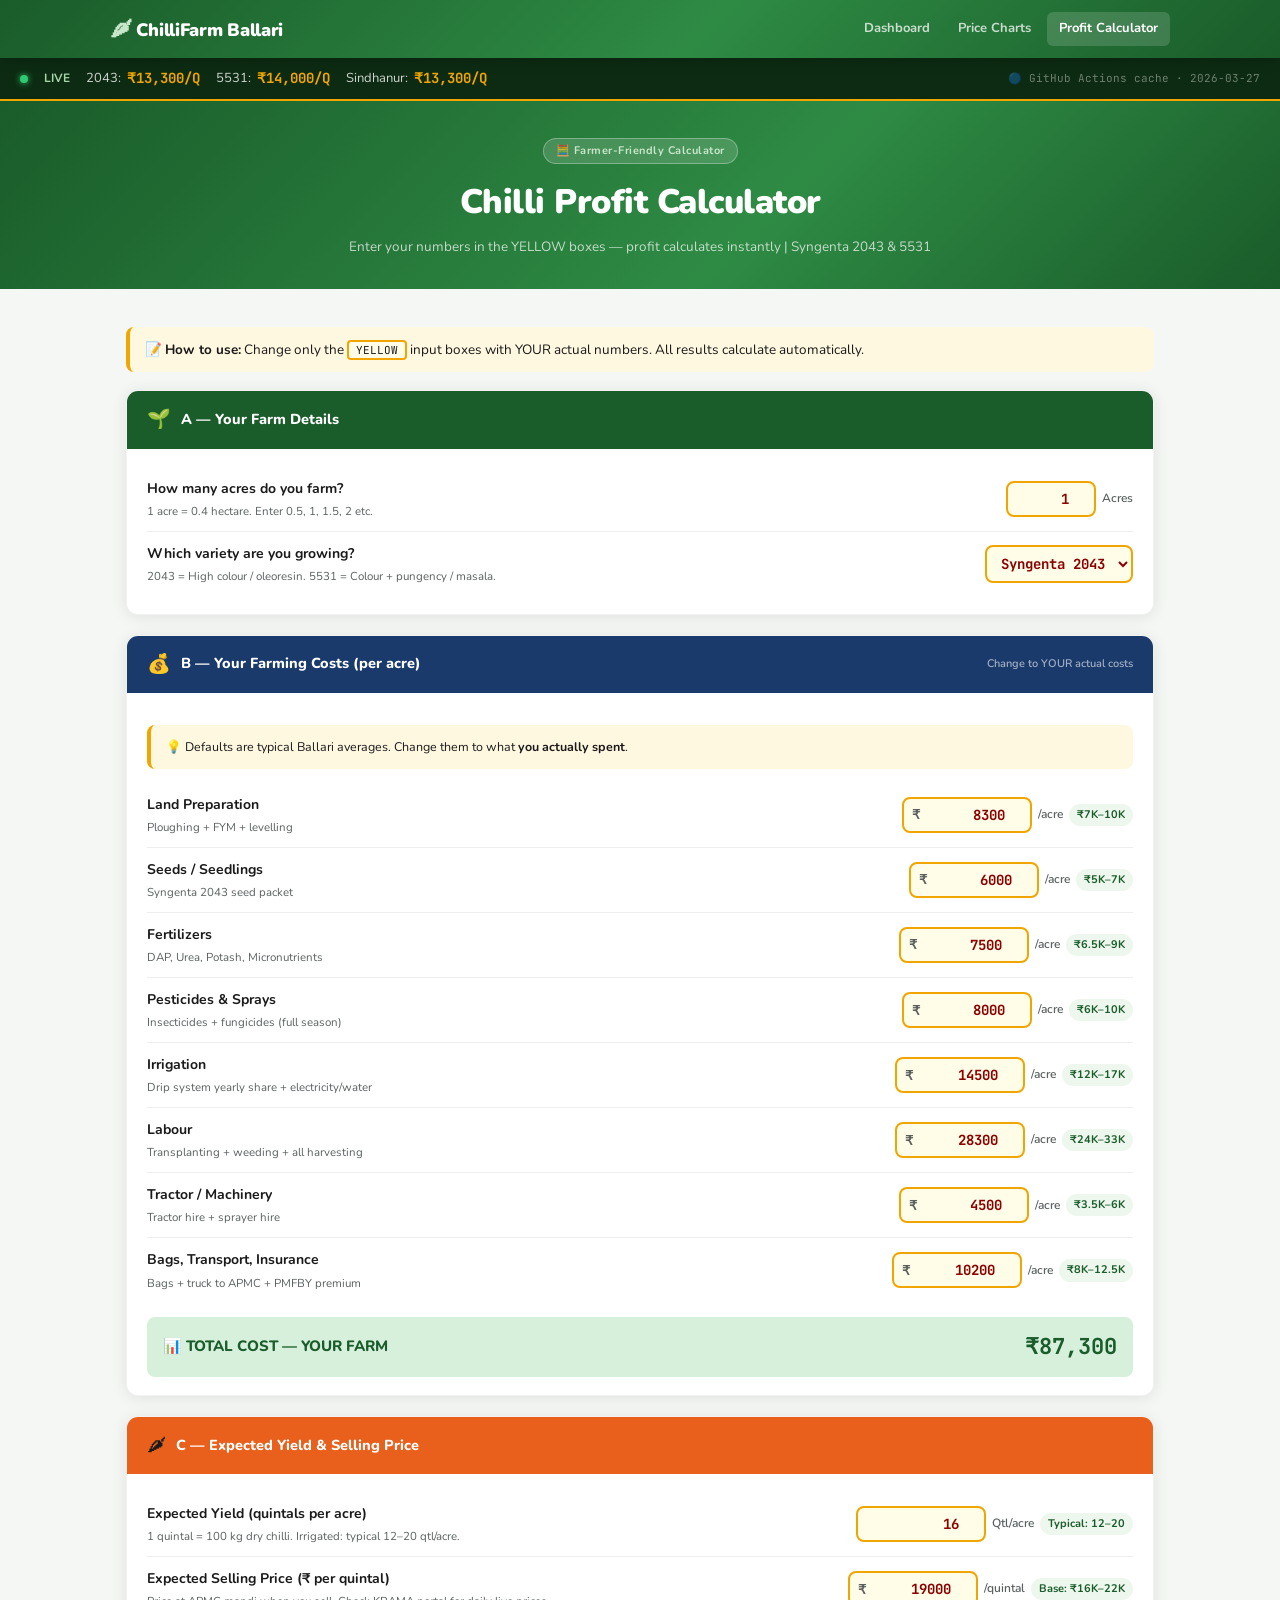
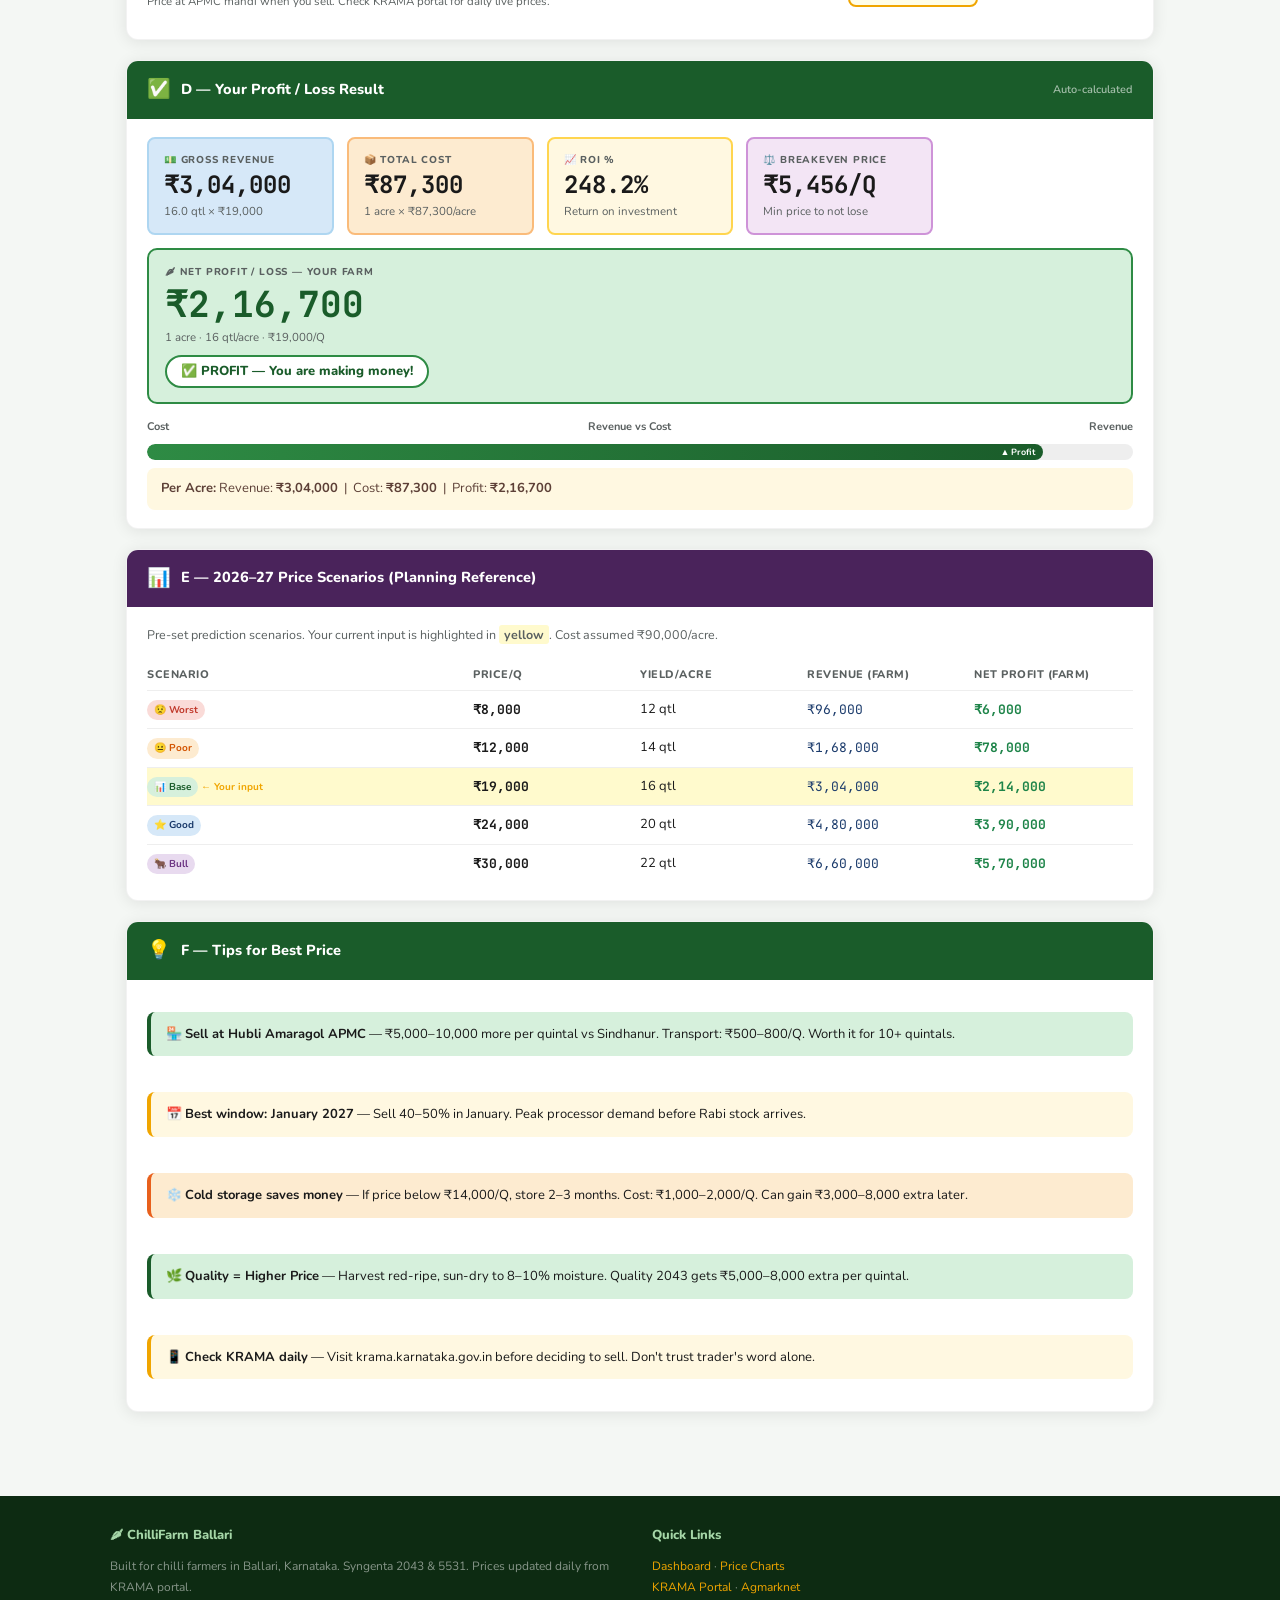
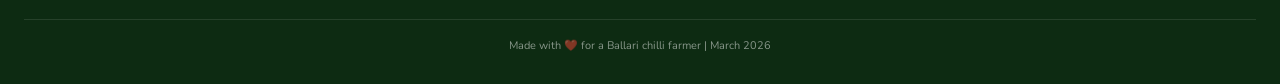
==== calculator.html @ ac664648 "Uploading local project - chilli-farm" ====
<!DOCTYPE html>
<html lang="en">
<head>
<meta charset="UTF-8">
<meta name="viewport" content="width=device-width, initial-scale=1.0">
<title>🧮 Profit Calculator — Syngenta 2043 & 5531 | ChilliFarm Ballari</title>
<link rel="stylesheet" href="assets/css/style.css">
<script src="data/prices.js"></script>
<style>
.total-bar{background:var(--green-light);border-radius:8px;padding:12px 16px;margin-top:14px;display:flex;justify-content:space-between;align-items:center;flex-wrap:wrap;gap:8px}
.total-bar-label{font-weight:800;font-size:15px;color:var(--green-dark)}
.total-bar-val{font-family:'JetBrains Mono',monospace;font-size:22px;font-weight:700;color:var(--green-dark)}
.result-profit{background:var(--green-light);border:2px solid var(--green-med);border-radius:10px;padding:14px 16px;grid-column:1/-1}
.result-profit .rc-val{font-size:36px;color:var(--green-dark)}
.profit-status{display:inline-flex;align-items:center;gap:6px;background:var(--white);border-radius:100px;padding:4px 14px;font-size:13px;font-weight:800;margin-top:8px}
.ps-ok{color:var(--green-dark);border:2px solid var(--green-med)}
.ps-warn{color:var(--orange);border:2px solid var(--amber)}
.ps-loss{color:var(--red);border:2px solid var(--red)}
.meter-bar{height:16px;background:#EEE;border-radius:100px;overflow:hidden;margin:8px 0}
.meter-fill{height:100%;border-radius:100px;transition:width .5s,background .3s;display:flex;align-items:center;justify-content:flex-end;padding-right:8px;min-width:3px}
.mfl{font-size:9px;font-weight:700;color:#fff}
.per-acre-bar{background:var(--amber-light);border-radius:8px;padding:10px 14px;font-size:13px;color:#5D4037;margin-top:8px}
.sc-row{display:grid;grid-template-columns:2fr 1fr 1fr 1fr 1fr;gap:8px;padding:8px 0;border-bottom:1px solid #EEE;font-size:13px;align-items:center}
.sc-row:last-child{border-bottom:none}
.sc-row.hdr{font-weight:800;font-size:11px;color:var(--ink-soft);text-transform:uppercase;letter-spacing:.5px;padding-bottom:6px}
.sc-tag{display:inline-block;font-size:10px;font-weight:700;padding:2px 7px;border-radius:100px}
.st-worst{background:var(--red-light);color:var(--red)}.st-poor{background:var(--orange-light);color:#D35400}
.st-base{background:var(--green-light);color:var(--green-dark)}.st-good{background:var(--blue-light);color:var(--blue-dark)}.st-bull{background:#E8DAEF;color:#6C3483}
.curr-row{background:#FFFACD}
</style>
</head>
<body>

<header class="site-header">
  <div class="site-header-inner">
    <a href="index.html" class="site-logo"><span>🌶</span> ChilliFarm Ballari</a>
    <nav class="site-nav">
      <a href="index.html">Dashboard</a>
      <a href="charts.html">Price Charts</a>
      <a href="calculator.html" class="active">Profit Calculator</a>
    </nav>
  </div>
</header>

<div class="live-ticker">
  <div class="live-dot"></div>
  <span class="ticker-label">LIVE</span>
  <span class="ticker-item">2043: <span class="ticker-price" id="t-2043">—</span></span>
  <span class="ticker-item">5531: <span class="ticker-price" id="t-5531">—</span></span>
  <span class="ticker-item">Sindhanur: <span class="ticker-price" id="t-sindhanur">—</span></span>
  <span class="ticker-updated" id="t-updated">Loading…</span>
</div>

<div class="page-hero">
  <div class="hero-badge">🧮 Farmer-Friendly Calculator</div>
  <h1>Chilli Profit Calculator</h1>
  <p>Enter your numbers in the YELLOW boxes — profit calculates instantly | Syngenta 2043 &amp; 5531</p>
</div>

<div class="container"><div class="content">

<div class="callout amber" style="margin-bottom:18px;font-size:13.5px">
  📝 <strong>How to use:</strong> Change only the <span style="background:var(--input-bg);border:2px solid var(--input-gold);border-radius:4px;padding:1px 7px;font-family:'JetBrains Mono',monospace;font-size:11px">YELLOW</span> input boxes with YOUR actual numbers. All results calculate automatically.
</div>

<!-- A: FARM DETAILS -->
<div class="card">
  <div class="card-header green"><span class="icon">🌱</span><h2>A — Your Farm Details</h2></div>
  <div class="card-body">
    <div class="input-row">
      <div><div class="input-label">How many acres do you farm?</div><div class="input-hint">1 acre = 0.4 hectare. Enter 0.5, 1, 1.5, 2 etc.</div></div>
      <div class="input-right"><input type="number" id="acres" value="1" min="0.5" max="200" step="0.5" style="width:90px;padding-left:10px"><span class="unit-label">Acres</span></div>
    </div>
    <div class="input-row">
      <div><div class="input-label">Which variety are you growing?</div><div class="input-hint">2043 = High colour / oleoresin. 5531 = Colour + pungency / masala.</div></div>
      <div class="input-right"><select id="variety"><option value="2043">Syngenta 2043</option><option value="5531">Syngenta 5531</option></select></div>
    </div>
  </div>
</div>

<!-- B: COSTS -->
<div class="card">
  <div class="card-header blue"><span class="icon">💰</span><h2>B — Your Farming Costs (per acre)</h2><span class="sub">Change to YOUR actual costs</span></div>
  <div class="card-body">
    <div class="callout amber" style="margin-bottom:14px;font-size:12.5px">💡 Defaults are typical Ballari averages. Change them to what <strong>you actually spent</strong>.</div>
    <div id="cost-rows"></div>
    <div class="total-bar"><span class="total-bar-label">📊 TOTAL COST — YOUR FARM</span><span class="total-bar-val" id="display-total">₹0</span></div>
  </div>
</div>

<!-- C: YIELD & PRICE -->
<div class="card">
  <div class="card-header orange"><span class="icon">🌶</span><h2>C — Expected Yield &amp; Selling Price</h2></div>
  <div class="card-body">
    <div class="input-row">
      <div><div class="input-label">Expected Yield (quintals per acre)</div><div class="input-hint">1 quintal = 100 kg dry chilli. Irrigated: typical 12–20 qtl/acre.</div></div>
      <div class="input-right"><input type="number" id="yield-pa" value="16" min="1" max="50" step="0.5" style="padding-left:10px"><span class="unit-label">Qtl/acre</span><span class="typical-tag">Typical: 12–20</span></div>
    </div>
    <div class="input-row">
      <div><div class="input-label">Expected Selling Price (₹ per quintal)</div><div class="input-hint">Price at APMC mandi when you sell. Check KRAMA portal for daily live prices.</div></div>
      <div class="input-right"><div class="inp-wrap"><span class="inp-prefix">₹</span><input type="number" id="price-pq" value="19000" min="1000" max="200000" step="500"></div><span class="unit-label">/quintal</span><span class="typical-tag" id="price-tag">Base: ₹16K–22K</span></div>
    </div>
  </div>
</div>

<!-- D: RESULTS -->
<div class="card">
  <div class="card-header green"><span class="icon">✅</span><h2>D — Your Profit / Loss Result</h2><span class="sub">Auto-calculated</span></div>
  <div class="card-body">
    <div class="result-grid">
      <div class="result-card" style="background:var(--blue-light);border-color:#AED6F1"><div class="rc-label">💵 Gross Revenue</div><div class="rc-val" id="d-rev">₹0</div><div class="rc-sub" id="d-rev-sub">0 qtl × ₹0</div></div>
      <div class="result-card" style="background:var(--orange-light);border-color:#FABB7A"><div class="rc-label">📦 Total Cost</div><div class="rc-val" id="d-cost">₹0</div><div class="rc-sub" id="d-cost-sub">All inputs</div></div>
      <div class="result-card" style="background:var(--amber-light);border-color:#FFD54F"><div class="rc-label">📈 ROI %</div><div class="rc-val" id="d-roi">0%</div><div class="rc-sub">Return on investment</div></div>
      <div class="result-card" style="background:#F3E5F5;border-color:#CE93D8"><div class="rc-label">⚖️ Breakeven Price</div><div class="rc-val" id="d-bkevn">₹0/Q</div><div class="rc-sub">Min price to not lose</div></div>
      <div class="result-profit result-card"><div class="rc-label">🌶 NET PROFIT / LOSS — YOUR FARM</div><div class="rc-val" id="d-profit">₹0</div><div class="rc-sub" id="d-profit-sub">Based on your inputs</div><div id="profit-badge"></div></div>
    </div>
    <div style="margin-top:10px">
      <div style="display:flex;justify-content:space-between;font-size:11px;font-weight:700;color:var(--ink-soft);margin-bottom:3px"><span>Cost</span><span>Revenue vs Cost</span><span>Revenue</span></div>
      <div class="meter-bar"><div class="meter-fill" id="meter"><span class="mfl" id="meter-txt"></span></div></div>
    </div>
    <div class="per-acre-bar"><strong>Per Acre:</strong> Revenue: <strong id="rpa">₹0</strong> &nbsp;|&nbsp; Cost: <strong id="cpa">₹0</strong> &nbsp;|&nbsp; Profit: <strong id="ppa">₹0</strong></div>
  </div>
</div>

<!-- E: SCENARIOS -->
<div class="card">
  <div class="card-header" style="background:#4A235B"><span class="icon">📊</span><h2>E — 2026–27 Price Scenarios (Planning Reference)</h2></div>
  <div class="card-body">
    <p style="font-size:12.5px;color:var(--ink-soft);margin-bottom:12px">Pre-set prediction scenarios. Your current input is highlighted in <span style="background:#FFFACD;padding:1px 5px;border-radius:3px;font-weight:700">yellow</span>. Cost assumed ₹90,000/acre.</p>
    <div class="sc-row hdr"><div>Scenario</div><div>Price/Q</div><div>Yield/acre</div><div>Revenue (farm)</div><div>Net Profit (farm)</div></div>
    <div id="scenario-rows"></div>
  </div>
</div>

<!-- F: TIPS -->
<div class="card">
  <div class="card-header green"><span class="icon">💡</span><h2>F — Tips for Best Price</h2></div>
  <div class="card-body" style="display:flex;flex-direction:column;gap:8px">
    <div class="callout green" style="font-size:13px">🏪 <strong>Sell at Hubli Amaragol APMC</strong> — ₹5,000–10,000 more per quintal vs Sindhanur. Transport: ₹500–800/Q. Worth it for 10+ quintals.</div>
    <div class="callout amber" style="font-size:13px">📅 <strong>Best window: January 2027</strong> — Sell 40–50% in January. Peak processor demand before Rabi stock arrives.</div>
    <div class="callout orange" style="font-size:13px">❄️ <strong>Cold storage saves money</strong> — If price below ₹14,000/Q, store 2–3 months. Cost: ₹1,000–2,000/Q. Can gain ₹3,000–8,000 extra later.</div>
    <div class="callout green" style="font-size:13px">🌿 <strong>Quality = Higher Price</strong> — Harvest red-ripe, sun-dry to 8–10% moisture. Quality 2043 gets ₹5,000–8,000 extra per quintal.</div>
    <div class="callout amber" style="font-size:13px">📱 <strong>Check KRAMA daily</strong> — Visit krama.karnataka.gov.in before deciding to sell. Don't trust trader's word alone.</div>
  </div>
</div>

</div></div>

<footer class="site-footer">
  <div class="site-footer-inner">
    <div><h3>🌶 ChilliFarm Ballari</h3>Built for chilli farmers in Ballari, Karnataka. Syngenta 2043 &amp; 5531. Prices updated daily from KRAMA portal.</div>
    <div><h3>Quick Links</h3><a href="index.html">Dashboard</a> · <a href="charts.html">Price Charts</a><br><a href="https://krama.karnataka.gov.in" target="_blank" rel="noopener">KRAMA Portal</a> · <a href="https://agmarknet.gov.in" target="_blank" rel="noopener">Agmarknet</a></div>
  </div>
  <div class="footer-copy">Made with ❤️ for a Ballari chilli farmer | March 2026</div>
</footer>

<script src="assets/js/live-data.js"></script>
<script>
const costData = {
  "2043":[
    {label:"Land Preparation",hint:"Ploughing + FYM + levelling",val:8300,typical:"₹7K–10K"},
    {label:"Seeds / Seedlings",hint:"Syngenta 2043 seed packet",val:6000,typical:"₹5K–7K"},
    {label:"Fertilizers",hint:"DAP, Urea, Potash, Micronutrients",val:7500,typical:"₹6.5K–9K"},
    {label:"Pesticides & Sprays",hint:"Insecticides + fungicides (full season)",val:8000,typical:"₹6K–10K"},
    {label:"Irrigation",hint:"Drip system yearly share + electricity/water",val:14500,typical:"₹12K–17K"},
    {label:"Labour",hint:"Transplanting + weeding + all harvesting",val:28300,typical:"₹24K–33K"},
    {label:"Tractor / Machinery",hint:"Tractor hire + sprayer hire",val:4500,typical:"₹3.5K–6K"},
    {label:"Bags, Transport, Insurance",hint:"Bags + truck to APMC + PMFBY premium",val:10200,typical:"₹8K–12.5K"},
  ],
  "5531":[
    {label:"Land Preparation",hint:"Ploughing + FYM + levelling",val:8300,typical:"₹7K–10K"},
    {label:"Seeds / Seedlings",hint:"Syngenta 5531 seed packet",val:5800,typical:"₹5K–7K"},
    {label:"Fertilizers",hint:"DAP, Urea, Potash, Micronutrients",val:7500,typical:"₹6.5K–9K"},
    {label:"Pesticides & Sprays",hint:"Insecticides + fungicides (full season)",val:7500,typical:"₹6K–10K"},
    {label:"Irrigation",hint:"Drip system yearly share + electricity/water",val:14500,typical:"₹12K–17K"},
    {label:"Labour",hint:"Transplanting + weeding + all harvesting",val:28300,typical:"₹24K–33K"},
    {label:"Tractor / Machinery",hint:"Tractor hire + sprayer hire",val:4500,typical:"₹3.5K–6K"},
    {label:"Bags, Transport, Insurance",hint:"Bags + truck to APMC + PMFBY premium",val:10200,typical:"₹8K–12.5K"},
  ]
};

const scenarios = {
  "2043":[{n:"😟 Worst",cls:"st-worst",p:8000,y:12},{n:"😐 Poor",cls:"st-poor",p:12000,y:14},{n:"📊 Base",cls:"st-base",p:19000,y:16},{n:"⭐ Good",cls:"st-good",p:24000,y:20},{n:"🐂 Bull",cls:"st-bull",p:30000,y:22}],
  "5531":[{n:"😟 Worst",cls:"st-worst",p:9000,y:11},{n:"😐 Poor",cls:"st-poor",p:13500,y:13},{n:"📊 Base",cls:"st-base",p:21000,y:15},{n:"⭐ Good",cls:"st-good",p:26000,y:18},{n:"🐂 Bull",cls:"st-bull",p:32000,y:20}]
};

let costVals = [];
const fmtI = n => "₹" + Math.round(n).toLocaleString("en-IN");

function buildCosts(variety) {
  const rows = document.getElementById("cost-rows");
  rows.innerHTML = "";
  costVals = [];
  costData[variety].forEach((item, i) => {
    costVals.push(item.val);
    const row = document.createElement("div");
    row.className = "input-row";
    row.innerHTML = `
      <div><div class="input-label">${item.label}</div><div class="input-hint">${item.hint}</div></div>
      <div class="input-right">
        <div class="inp-wrap"><span class="inp-prefix">₹</span><input type="number" class="ci" data-i="${i}" value="${item.val}" min="0" max="500000" step="100"></div>
        <span class="unit-label">/acre</span>
        <span class="typical-tag">${item.typical}</span>
      </div>`;
    rows.appendChild(row);
  });
  rows.querySelectorAll(".ci").forEach(inp => {
    inp.addEventListener("input", () => { costVals[+inp.dataset.i] = +inp.value||0; calc(); });
  });
}

function buildScenarios(variety, acres, curPrice, curYield) {
  const scs = scenarios[variety], costPA = 90000;
  const container = document.getElementById("scenario-rows");
  container.innerHTML = "";
  scs.forEach(sc => {
    const rev = sc.p*sc.y*acres, prof = rev-costPA*acres;
    const isCur = sc.p===curPrice && sc.y===curYield;
    const pc = prof>0?"#1E8449":"#C0392B";
    const row = document.createElement("div");
    row.className = "sc-row" + (isCur?" curr-row":"");
    row.innerHTML = `
      <div><span class="sc-tag ${sc.cls}">${sc.n}</span>${isCur?' <span style="font-size:10px;color:var(--amber);font-weight:700">← Your input</span>':""}</div>
      <div style="font-family:'JetBrains Mono',monospace;font-weight:700">₹${sc.p.toLocaleString("en-IN")}</div>
      <div>${sc.y} qtl</div>
      <div style="font-family:'JetBrains Mono',monospace;color:#1A3A6B">${fmtI(rev)}</div>
      <div style="font-family:'JetBrains Mono',monospace;font-weight:700;color:${pc}">${fmtI(prof)}</div>`;
    container.appendChild(row);
  });
}

function calc() {
  const acres=+document.getElementById("acres").value||1;
  const yieldPA=+document.getElementById("yield-pa").value||0;
  const price=+document.getElementById("price-pq").value||0;
  const variety=document.getElementById("variety").value;
  const costPA=costVals.reduce((a,b)=>a+b,0);
  const total=costPA*acres, totY=yieldPA*acres;
  const rev=totY*price, profit=rev-total;
  const roi=total>0?(profit/total*100):0;
  const bkevn=totY>0?total/totY:0;
  const set=(id,v)=>{const el=document.getElementById(id);if(el)el.textContent=v;};
  set("display-total",fmtI(total));
  set("d-rev",fmtI(rev));
  set("d-rev-sub",`${totY.toFixed(1)} qtl × ${fmtI(price)}`);
  set("d-cost",fmtI(total));
  set("d-cost-sub",`${acres} acre × ${fmtI(costPA)}/acre`);
  set("d-roi",roi.toFixed(1)+"%");
  set("d-bkevn",fmtI(bkevn)+"/Q");
  set("d-profit",fmtI(profit));
  set("d-profit-sub",`${acres} acre · ${yieldPA} qtl/acre · ${fmtI(price)}/Q`);
  set("rpa",fmtI(rev/acres)); set("cpa",fmtI(costPA)); set("ppa",fmtI(profit/acres));

  const profEl=document.querySelector(".result-profit");
  const profVal=document.getElementById("d-profit");
  if(profit>0){profEl.style.background="var(--green-light)";profEl.style.borderColor="var(--green-med)";profVal.style.color="var(--green-dark)";}
  else if(profit<0){profEl.style.background="var(--red-light)";profEl.style.borderColor="var(--red)";profVal.style.color="var(--red)";}
  else{profEl.style.background="var(--amber-light)";profEl.style.borderColor="var(--amber)";profVal.style.color="var(--amber)";}

  document.getElementById("profit-badge").innerHTML = profit>0
    ? '<div class="profit-status ps-ok">✅ PROFIT — You are making money!</div>'
    : profit===0 ? '<div class="profit-status ps-warn">⚖️ BREAKEVEN — No profit, no loss</div>'
    : '<div class="profit-status ps-loss">❌ LOSS — Review your numbers</div>';

  const maxV=Math.max(rev,total)*1.1||1, pct=Math.min(rev/maxV*100,100);
  const m=document.getElementById("meter");
  m.style.width=pct+"%";
  m.style.background=profit>0?"linear-gradient(90deg,#2E8B44,#1A5C2A)":profit===0?"var(--amber)":"var(--red)";
  document.getElementById("meter-txt").textContent=profit>0?"▲ Profit":profit<0?"▼ Loss":"=";
  document.getElementById("price-tag").textContent=variety==="2043"?"Base: ₹16K–22K":"Base: ₹17K–24K";
  buildScenarios(variety,acres,price,yieldPA);
}

document.getElementById("variety").addEventListener("change",function(){buildCosts(this.value);calc();});
document.getElementById("acres").addEventListener("input",calc);
document.getElementById("yield-pa").addEventListener("input",calc);
document.getElementById("price-pq").addEventListener("input",calc);
buildCosts("2043");
calc();

// Show seed data in ticker immediately, then upgrade with live
renderTicker({...window.CHILLI_PRICES, fetch_status:"embedded_seed", source_label:"Seed data"});
loadLiveData().then(renderTicker).catch(console.error);
</script>
</body>
</html>
---- assets/css/style.css ----
/* ===== CHILLI FARM SITE — SHARED STYLES ============================= */
@import url('https://fonts.googleapis.com/css2?family=Nunito:wght@400;600;700;800;900&family=JetBrains+Mono:wght@500;700&display=swap');

:root {
  --green-dark:  #1A5C2A;
  --green-med:   #2E8B44;
  --green-light: #D6F0DC;
  --green-pale:  #EFF9F1;
  --orange:      #E8601C;
  --orange-light:#FDEBD0;
  --teal:        #006064;
  --teal-light:  #E0F7FA;
  --amber:       #F0A500;
  --amber-light: #FFF8E1;
  --red:         #C0392B;
  --red-light:   #FADBD8;
  --blue-dark:   #1A3A6B;
  --blue-light:  #D6E8F8;
  --ink:         #1A1A1A;
  --ink-soft:    #5A6060;
  --paper:       #F4F7F4;
  --white:       #FFFFFF;
  --input-gold:  #F0A500;
  --input-bg:    #FFFDE7;
  --shadow:      0 2px 16px rgba(0,0,0,0.09);
  --shadow-lg:   0 8px 32px rgba(0,0,0,0.13);
  --radius:      12px;
  --radius-sm:   8px;
}

*, *::before, *::after { box-sizing: border-box; margin: 0; padding: 0; }

html { scroll-behavior: smooth; }

body {
  background: var(--paper);
  font-family: 'Nunito', sans-serif;
  color: var(--ink);
  font-size: 15px;
  line-height: 1.65;
}

/* ── SITE HEADER ──────────────────────────────────────────────────────── */
.site-header {
  background: var(--green-dark);
  background-image: linear-gradient(135deg,#1A5C2A 0%,#2E8B44 55%,#1A5C2A 100%);
  color: #fff;
  padding: 0 24px;
  position: sticky;
  top: 0;
  z-index: 100;
  box-shadow: 0 2px 12px rgba(0,0,0,0.2);
}

.site-header-inner {
  max-width: 1060px;
  margin: 0 auto;
  display: flex;
  align-items: center;
  gap: 24px;
  height: 58px;
}

.site-logo {
  font-weight: 900;
  font-size: 18px;
  letter-spacing: -0.3px;
  white-space: nowrap;
  text-decoration: none;
  color: #fff;
}

.site-logo span { color: #C8E6C9; font-size: 22px; }

.site-nav {
  display: flex;
  gap: 4px;
  margin-left: auto;
}

.site-nav a {
  color: rgba(255,255,255,0.75);
  text-decoration: none;
  font-size: 13px;
  font-weight: 700;
  padding: 6px 12px;
  border-radius: 6px;
  transition: all .2s;
}

.site-nav a:hover, .site-nav a.active {
  background: rgba(255,255,255,0.15);
  color: #fff;
}

/* ── PAGE HERO ────────────────────────────────────────────────────────── */
.page-hero {
  background: var(--green-dark);
  background-image: linear-gradient(135deg,#1A5C2A 0%,#2E8B44 60%,#1A5C2A 100%);
  color: #fff;
  padding: 36px 24px 30px;
  text-align: center;
}

.hero-badge {
  display: inline-block;
  background: rgba(255,255,255,.15);
  border: 1px solid rgba(255,255,255,.3);
  color: #C8E6C9;
  font-size: 11px;
  padding: 3px 12px;
  border-radius: 100px;
  margin-bottom: 10px;
  font-weight: 700;
  letter-spacing: .5px;
}

.page-hero h1 {
  font-size: clamp(20px,4vw,34px);
  font-weight: 900;
  letter-spacing: -0.5px;
  margin-bottom: 6px;
}

.page-hero p {
  font-size: 13.5px;
  opacity: .72;
  max-width: 600px;
  margin: 0 auto;
}

/* ── LIVE PRICE TICKER ────────────────────────────────────────────────── */
.live-ticker {
  background: #0D2B12;
  border-bottom: 2px solid var(--amber);
  padding: 9px 20px;
  display: flex;
  align-items: center;
  gap: 16px;
  font-size: 13px;
  flex-wrap: wrap;
}

.live-dot {
  width: 8px; height: 8px;
  border-radius: 50%;
  background: #2ECC71;
  box-shadow: 0 0 6px #2ECC71;
  animation: blink 1.8s infinite;
  flex-shrink: 0;
}

@keyframes blink { 0%,100%{opacity:1}50%{opacity:.3} }

.ticker-label { color: #A5D6A7; font-weight: 700; font-size: 12px; }

.ticker-item {
  display: flex;
  align-items: center;
  gap: 6px;
  color: rgba(255,255,255,.8);
}

.ticker-price {
  font-family: 'JetBrains Mono', monospace;
  font-weight: 700;
  color: var(--amber);
  font-size: 14px;
}

.ticker-updated {
  margin-left: auto;
  font-size: 11px;
  color: rgba(255,255,255,.4);
  font-family: 'JetBrains Mono', monospace;
}

/* ── CONTAINER ────────────────────────────────────────────────────────── */
.container { max-width: 1060px; margin: 0 auto; padding: 0 16px; }
.content { padding: 24px 0 64px; }

/* ── CARD / SECTION ───────────────────────────────────────────────────── */
.card {
  background: var(--white);
  border-radius: var(--radius);
  box-shadow: var(--shadow);
  margin-bottom: 20px;
  overflow: hidden;
  border: 1px solid rgba(0,0,0,0.05);
}

.card-header {
  padding: 13px 20px;
  display: flex;
  align-items: center;
  gap: 10px;
}

.card-header.green  { background: var(--green-dark); }
.card-header.orange { background: var(--orange); }
.card-header.teal   { background: var(--teal); }
.card-header.blue   { background: var(--blue-dark); }
.card-header.amber  { background: #7D6608; }

.card-header h2 { color: #fff; font-size: 14.5px; font-weight: 800; }
.card-header .icon { font-size: 19px; }
.card-header .sub { font-size: 11px; color: rgba(255,255,255,.6); margin-left: auto; font-weight: 600; }
.card-body { padding: 18px 20px; }

/* ── STAT CARDS ───────────────────────────────────────────────────────── */
.stat-grid { display: grid; grid-template-columns: repeat(auto-fit,minmax(145px,1fr)); gap: 12px; }

.stat-card {
  border-radius: var(--radius-sm);
  padding: 13px 15px;
  border: 1.5px solid transparent;
}

.stat-card.orange  { background: var(--orange-light); border-color: #FABB7A; }
.stat-card.teal    { background: var(--teal-light);   border-color: #80DEEA; }
.stat-card.green   { background: var(--green-light);  border-color: #81C784; }
.stat-card.red     { background: var(--red-light);    border-color: #EF9A9A; }
.stat-card.amber   { background: var(--amber-light);  border-color: #FFD54F; }
.stat-card.blue    { background: var(--blue-light);   border-color: #90CAF9; }

.sc-label { font-size: 10px; font-weight: 800; text-transform: uppercase; letter-spacing: .8px; color: var(--ink-soft); margin-bottom: 4px; }
.sc-val   { font-family: 'JetBrains Mono',monospace; font-size: 20px; font-weight: 700; color: var(--ink); }
.sc-sub   { font-size: 11px; color: var(--ink-soft); margin-top: 3px; }

/* ── CHART WRAPPER ────────────────────────────────────────────────────── */
.chart-wrap          { position: relative; width: 100%; height: 310px; }
.chart-wrap.tall     { height: 370px; }
.chart-wrap.short    { height: 250px; }

/* ── TABLES ───────────────────────────────────────────────────────────── */
.data-table          { width: 100%; border-collapse: collapse; font-size: 13px; }
.data-table thead tr { background: var(--ink); }
.data-table th       { padding: 8px 12px; font-family: 'JetBrains Mono',monospace; font-size: 10px; letter-spacing:.7px; text-transform:uppercase; color:#fff; text-align:center; }
.data-table tbody tr { border-bottom: 1px solid #EEEEEE; }
.data-table tbody tr:hover { background: #FAFAFA; }
.data-table td       { padding: 7px 12px; text-align: center; font-family: 'JetBrains Mono',monospace; font-size: 12px; color: var(--ink); }
.data-table .q1-row  { background: #EFF9F1 !important; font-weight: 700; }
.data-table .anch td::after { content:" ⭐"; font-size:9px; }
.data-table .up   { color: #1E8449; font-weight: 700; }
.data-table .down { color: var(--red); font-weight: 700; }
.data-table .flat { color: var(--amber); }

/* ── INPUT STYLES ─────────────────────────────────────────────────────── */
.input-row { display:grid; grid-template-columns:1fr auto; gap:12px; align-items:center; padding:10px 0; border-bottom:1px solid #EEE; }
.input-row:last-child { border-bottom:none; }
.input-label { font-weight:700; font-size:14px; }
.input-hint  { font-size:11.5px; color:var(--ink-soft); margin-top:2px; }
.input-right { display:flex; align-items:center; gap:6px; flex-shrink:0; }

.inp-wrap { position:relative; display:flex; align-items:center; }
.inp-prefix { position:absolute; left:10px; font-family:'JetBrains Mono',monospace; font-size:13px; font-weight:700; color:var(--ink-soft); pointer-events:none; }

input[type="number"], select {
  background: var(--input-bg);
  border: 2px solid var(--input-gold);
  border-radius: var(--radius-sm);
  padding: 7px 10px 7px 28px;
  font-family: 'JetBrains Mono', monospace;
  font-size: 14px; font-weight: 700;
  color: #8B0000;
  width: 130px; text-align: right;
  outline: none;
  transition: border-color .2s, box-shadow .2s;
}

select { padding-left: 10px; text-align: left; width: auto; }

input[type="number"]:focus, select:focus {
  border-color: var(--orange);
  box-shadow: 0 0 0 3px rgba(240,165,0,0.2);
}

.unit-label { font-size: 12px; color: var(--ink-soft); font-weight: 600; white-space: nowrap; }
.typical-tag { font-size: 11px; background: #EEF7EE; color: var(--green-dark); padding: 2px 8px; border-radius: 100px; font-weight: 700; white-space: nowrap; }

/* ── RESULT CARDS ─────────────────────────────────────────────────────── */
.result-grid { display: grid; grid-template-columns: repeat(auto-fit,minmax(180px,1fr)); gap: 13px; margin-bottom: 14px; }
.result-card { border-radius: var(--radius-sm); padding: 13px 15px; border: 2px solid transparent; transition: transform .2s; }
.result-card:hover { transform: translateY(-2px); }
.rc-label { font-size: 10px; font-weight: 800; text-transform: uppercase; letter-spacing: .8px; color: var(--ink-soft); margin-bottom: 4px; }
.rc-val   { font-family: 'JetBrains Mono',monospace; font-size: 24px; font-weight: 700; line-height: 1.1; }
.rc-sub   { font-size: 11.5px; color: var(--ink-soft); margin-top: 3px; }

/* ── CALLOUT ──────────────────────────────────────────────────────────── */
.callout { border-radius: var(--radius-sm); padding: 12px 15px; margin: 14px 0; font-size: 13.5px; line-height: 1.6; }
.callout.green  { background: var(--green-light); border-left: 4px solid var(--green-dark); }
.callout.amber  { background: var(--amber-light); border-left: 4px solid var(--amber); }
.callout.orange { background: var(--orange-light); border-left: 4px solid var(--orange); }
.callout.red    { background: var(--red-light);    border-left: 4px solid var(--red); }
.callout strong { color: var(--ink); }

/* ── SITE FOOTER ──────────────────────────────────────────────────────── */
.site-footer {
  background: #0D2B12;
  color: rgba(255,255,255,.5);
  padding: 28px 24px;
  font-size: 12px;
  line-height: 1.8;
}
.site-footer-inner { max-width: 1060px; margin: 0 auto; display: grid; grid-template-columns: 1fr 1fr; gap: 24px; }
.site-footer h3 { color: #A5D6A7; font-size: 13px; font-weight: 800; margin-bottom: 8px; }
.site-footer a  { color: var(--amber); text-decoration: none; }
.site-footer a:hover { text-decoration: underline; }
.footer-copy { border-top: 1px solid rgba(255,255,255,.1); margin-top: 20px; padding-top: 16px; text-align: center; font-size: 11px; }

/* ── TOGGLE BUTTONS ───────────────────────────────────────────────────── */
.toggle-row { display: flex; gap: 8px; flex-wrap: wrap; margin-bottom: 14px; align-items: center; }
.toggle-lbl { font-size: 12px; color: var(--ink-soft); font-weight: 700; }
.toggle-btn { padding: 5px 13px; border-radius: 100px; border: 2px solid #DDD; background: var(--white); font-size: 12px; font-weight: 700; cursor: pointer; transition: all .2s; font-family: 'Nunito', sans-serif; }
.toggle-btn.or   { border-color: var(--orange); background: var(--orange-light); color: var(--orange); }
.toggle-btn.teal { border-color: var(--teal);   background: var(--teal-light);   color: var(--teal); }
.toggle-btn.gn   { border-color: var(--green-dark); background: var(--green-light); color: var(--green-dark); }

/* ── INSIGHT CARDS ────────────────────────────────────────────────────── */
.insight-grid { display: grid; grid-template-columns: 1fr 1fr; gap: 12px; margin-top: 14px; }
.insight-card { background: var(--paper); border-radius: var(--radius-sm); padding: 12px 14px; border-left: 4px solid; }
.insight-card.green  { border-left-color: var(--green-dark); }
.insight-card.orange { border-left-color: var(--orange); }
.insight-card.red    { border-left-color: var(--red); }
.insight-card.amber  { border-left-color: var(--amber); }
.insight-title { font-weight: 800; font-size: 13px; margin-bottom: 4px; }
.insight-body  { font-size: 12.5px; color: var(--ink-soft); line-height: 1.55; }

/* ── RESPONSIVE ───────────────────────────────────────────────────────── */
@media (max-width: 640px) {
  .site-nav a { font-size: 12px; padding: 5px 8px; }
  .site-logo  { font-size: 15px; }
  .chart-wrap { height: 250px; }
  .chart-wrap.tall { height: 290px; }
  .insight-grid, .split-grid { grid-template-columns: 1fr !important; }
  .stat-grid { grid-template-columns: repeat(2,1fr); }
  .input-row { grid-template-columns: 1fr; }
  .site-footer-inner { grid-template-columns: 1fr; }
}
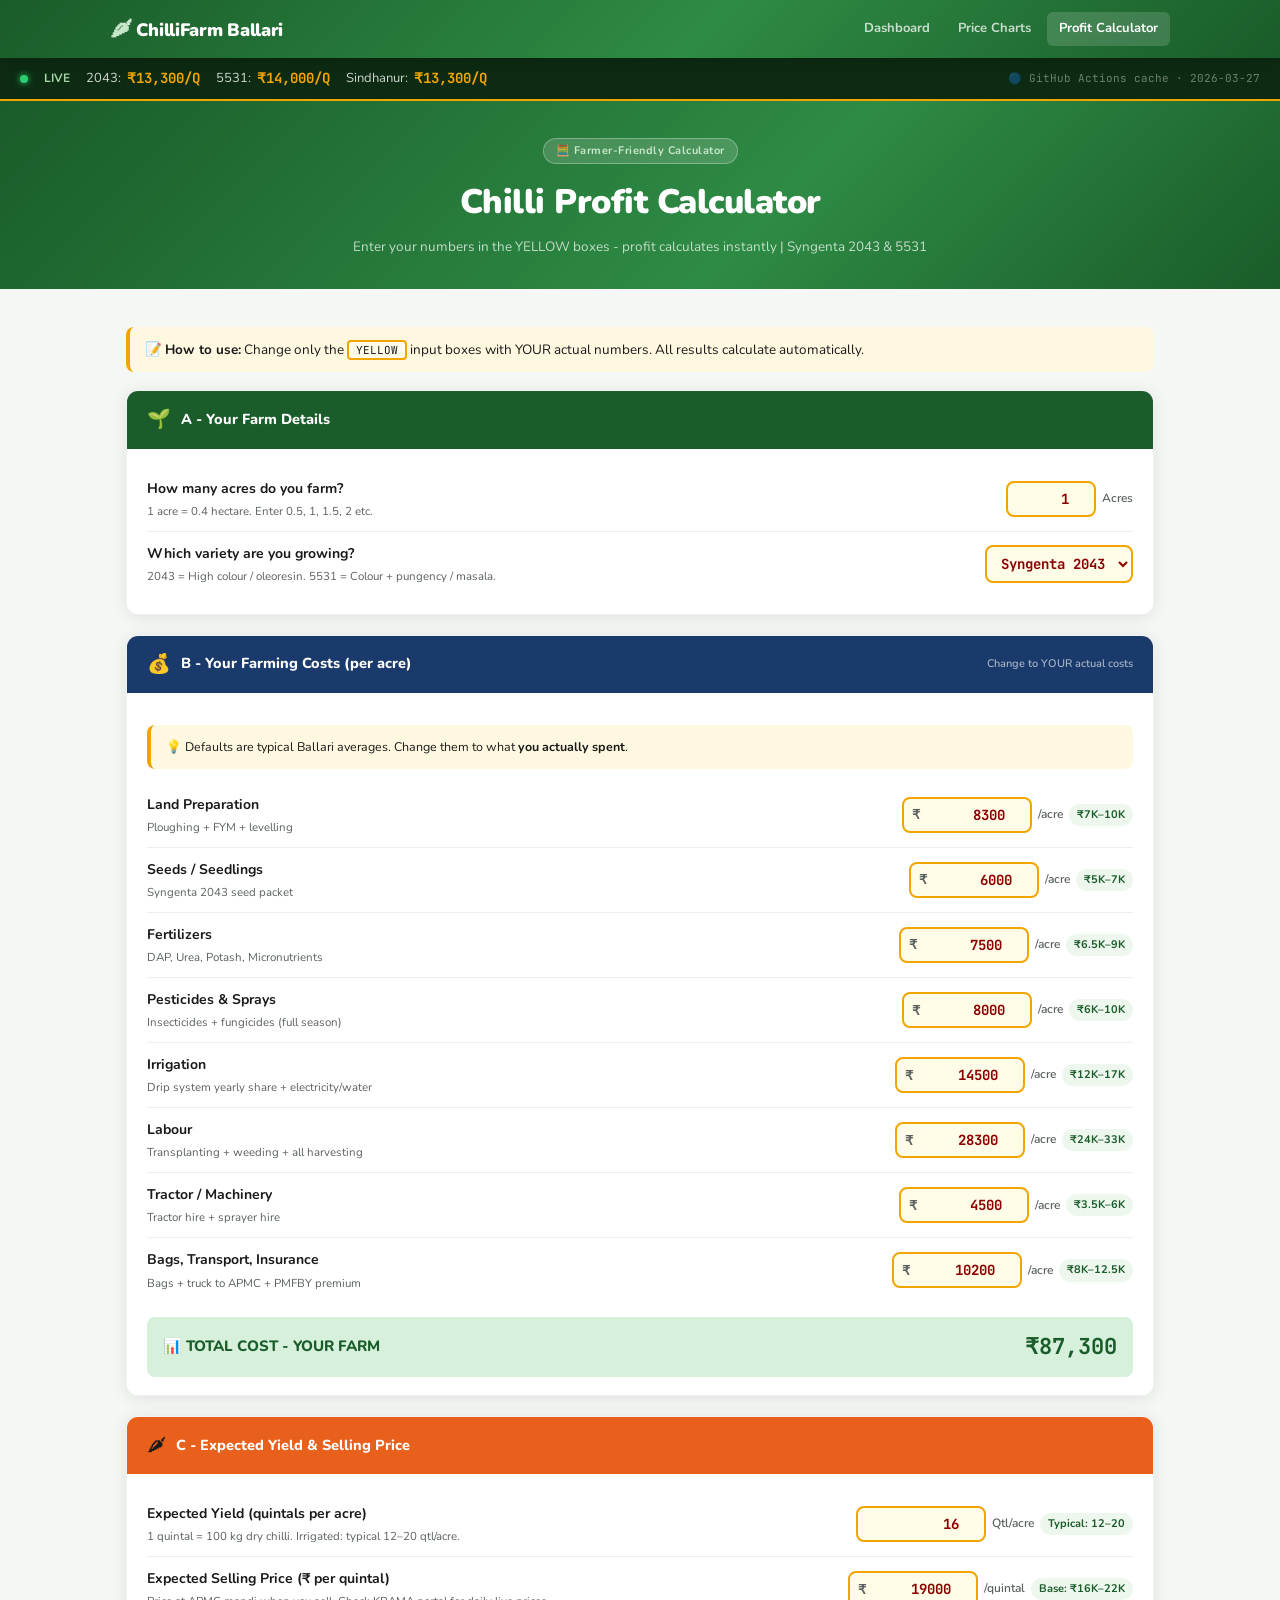
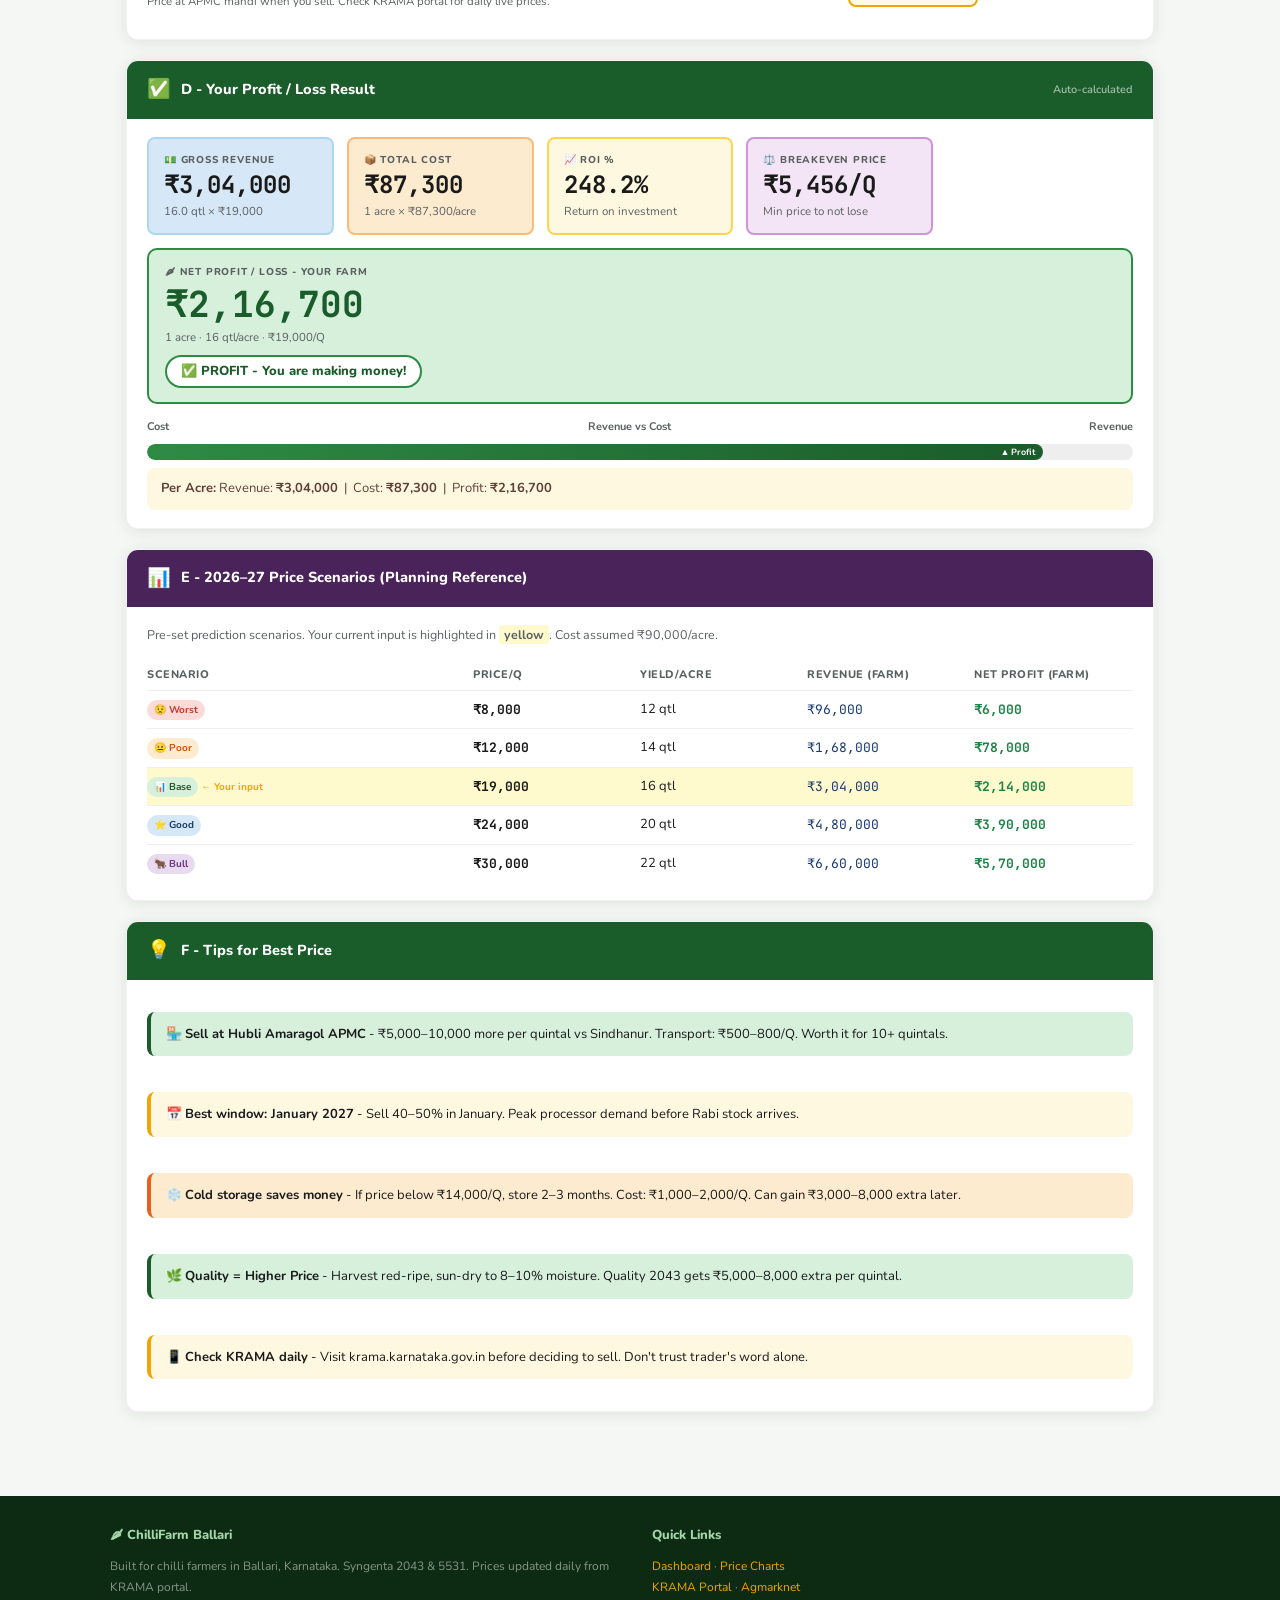
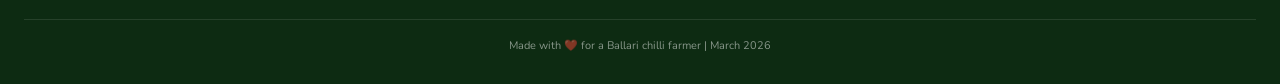
==== commit 0137fc6d: "Update calculator.html" ====
--- a/calculator.html
+++ b/calculator.html
@@ -3,7 +3,7 @@
 <head>
 <meta charset="UTF-8">
 <meta name="viewport" content="width=device-width, initial-scale=1.0">
-<title>🧮 Profit Calculator — Syngenta 2043 & 5531 | ChilliFarm Ballari</title>
+<title>🧮 Profit Calculator - Syngenta 2043 & 5531 | ChilliFarm Ballari</title>
 <link rel="stylesheet" href="assets/css/style.css">
 <script src="data/prices.js"></script>
 <style>
@@ -45,16 +45,16 @@
 <div class="live-ticker">
   <div class="live-dot"></div>
   <span class="ticker-label">LIVE</span>
-  <span class="ticker-item">2043: <span class="ticker-price" id="t-2043">—</span></span>
-  <span class="ticker-item">5531: <span class="ticker-price" id="t-5531">—</span></span>
-  <span class="ticker-item">Sindhanur: <span class="ticker-price" id="t-sindhanur">—</span></span>
+  <span class="ticker-item">2043: <span class="ticker-price" id="t-2043">-</span></span>
+  <span class="ticker-item">5531: <span class="ticker-price" id="t-5531">-</span></span>
+  <span class="ticker-item">Sindhanur: <span class="ticker-price" id="t-sindhanur">-</span></span>
   <span class="ticker-updated" id="t-updated">Loading…</span>
 </div>
 
 <div class="page-hero">
   <div class="hero-badge">🧮 Farmer-Friendly Calculator</div>
   <h1>Chilli Profit Calculator</h1>
-  <p>Enter your numbers in the YELLOW boxes — profit calculates instantly | Syngenta 2043 &amp; 5531</p>
+  <p>Enter your numbers in the YELLOW boxes - profit calculates instantly | Syngenta 2043 &amp; 5531</p>
 </div>
 
 <div class="container"><div class="content">
@@ -65,7 +65,7 @@
 
 <!-- A: FARM DETAILS -->
 <div class="card">
-  <div class="card-header green"><span class="icon">🌱</span><h2>A — Your Farm Details</h2></div>
+  <div class="card-header green"><span class="icon">🌱</span><h2>A - Your Farm Details</h2></div>
   <div class="card-body">
     <div class="input-row">
       <div><div class="input-label">How many acres do you farm?</div><div class="input-hint">1 acre = 0.4 hectare. Enter 0.5, 1, 1.5, 2 etc.</div></div>
@@ -80,17 +80,17 @@
 
 <!-- B: COSTS -->
 <div class="card">
-  <div class="card-header blue"><span class="icon">💰</span><h2>B — Your Farming Costs (per acre)</h2><span class="sub">Change to YOUR actual costs</span></div>
+  <div class="card-header blue"><span class="icon">💰</span><h2>B - Your Farming Costs (per acre)</h2><span class="sub">Change to YOUR actual costs</span></div>
   <div class="card-body">
     <div class="callout amber" style="margin-bottom:14px;font-size:12.5px">💡 Defaults are typical Ballari averages. Change them to what <strong>you actually spent</strong>.</div>
     <div id="cost-rows"></div>
-    <div class="total-bar"><span class="total-bar-label">📊 TOTAL COST — YOUR FARM</span><span class="total-bar-val" id="display-total">₹0</span></div>
+    <div class="total-bar"><span class="total-bar-label">📊 TOTAL COST - YOUR FARM</span><span class="total-bar-val" id="display-total">₹0</span></div>
   </div>
 </div>
 
 <!-- C: YIELD & PRICE -->
 <div class="card">
-  <div class="card-header orange"><span class="icon">🌶</span><h2>C — Expected Yield &amp; Selling Price</h2></div>
+  <div class="card-header orange"><span class="icon">🌶</span><h2>C - Expected Yield &amp; Selling Price</h2></div>
   <div class="card-body">
     <div class="input-row">
       <div><div class="input-label">Expected Yield (quintals per acre)</div><div class="input-hint">1 quintal = 100 kg dry chilli. Irrigated: typical 12–20 qtl/acre.</div></div>
@@ -105,14 +105,14 @@
 
 <!-- D: RESULTS -->
 <div class="card">
-  <div class="card-header green"><span class="icon">✅</span><h2>D — Your Profit / Loss Result</h2><span class="sub">Auto-calculated</span></div>
+  <div class="card-header green"><span class="icon">✅</span><h2>D - Your Profit / Loss Result</h2><span class="sub">Auto-calculated</span></div>
   <div class="card-body">
     <div class="result-grid">
       <div class="result-card" style="background:var(--blue-light);border-color:#AED6F1"><div class="rc-label">💵 Gross Revenue</div><div class="rc-val" id="d-rev">₹0</div><div class="rc-sub" id="d-rev-sub">0 qtl × ₹0</div></div>
       <div class="result-card" style="background:var(--orange-light);border-color:#FABB7A"><div class="rc-label">📦 Total Cost</div><div class="rc-val" id="d-cost">₹0</div><div class="rc-sub" id="d-cost-sub">All inputs</div></div>
       <div class="result-card" style="background:var(--amber-light);border-color:#FFD54F"><div class="rc-label">📈 ROI %</div><div class="rc-val" id="d-roi">0%</div><div class="rc-sub">Return on investment</div></div>
       <div class="result-card" style="background:#F3E5F5;border-color:#CE93D8"><div class="rc-label">⚖️ Breakeven Price</div><div class="rc-val" id="d-bkevn">₹0/Q</div><div class="rc-sub">Min price to not lose</div></div>
-      <div class="result-profit result-card"><div class="rc-label">🌶 NET PROFIT / LOSS — YOUR FARM</div><div class="rc-val" id="d-profit">₹0</div><div class="rc-sub" id="d-profit-sub">Based on your inputs</div><div id="profit-badge"></div></div>
+      <div class="result-profit result-card"><div class="rc-label">🌶 NET PROFIT / LOSS - YOUR FARM</div><div class="rc-val" id="d-profit">₹0</div><div class="rc-sub" id="d-profit-sub">Based on your inputs</div><div id="profit-badge"></div></div>
     </div>
     <div style="margin-top:10px">
       <div style="display:flex;justify-content:space-between;font-size:11px;font-weight:700;color:var(--ink-soft);margin-bottom:3px"><span>Cost</span><span>Revenue vs Cost</span><span>Revenue</span></div>
@@ -124,7 +124,7 @@
 
 <!-- E: SCENARIOS -->
 <div class="card">
-  <div class="card-header" style="background:#4A235B"><span class="icon">📊</span><h2>E — 2026–27 Price Scenarios (Planning Reference)</h2></div>
+  <div class="card-header" style="background:#4A235B"><span class="icon">📊</span><h2>E - 2026–27 Price Scenarios (Planning Reference)</h2></div>
   <div class="card-body">
     <p style="font-size:12.5px;color:var(--ink-soft);margin-bottom:12px">Pre-set prediction scenarios. Your current input is highlighted in <span style="background:#FFFACD;padding:1px 5px;border-radius:3px;font-weight:700">yellow</span>. Cost assumed ₹90,000/acre.</p>
     <div class="sc-row hdr"><div>Scenario</div><div>Price/Q</div><div>Yield/acre</div><div>Revenue (farm)</div><div>Net Profit (farm)</div></div>
@@ -134,13 +134,13 @@
 
 <!-- F: TIPS -->
 <div class="card">
-  <div class="card-header green"><span class="icon">💡</span><h2>F — Tips for Best Price</h2></div>
+  <div class="card-header green"><span class="icon">💡</span><h2>F - Tips for Best Price</h2></div>
   <div class="card-body" style="display:flex;flex-direction:column;gap:8px">
-    <div class="callout green" style="font-size:13px">🏪 <strong>Sell at Hubli Amaragol APMC</strong> — ₹5,000–10,000 more per quintal vs Sindhanur. Transport: ₹500–800/Q. Worth it for 10+ quintals.</div>
-    <div class="callout amber" style="font-size:13px">📅 <strong>Best window: January 2027</strong> — Sell 40–50% in January. Peak processor demand before Rabi stock arrives.</div>
-    <div class="callout orange" style="font-size:13px">❄️ <strong>Cold storage saves money</strong> — If price below ₹14,000/Q, store 2–3 months. Cost: ₹1,000–2,000/Q. Can gain ₹3,000–8,000 extra later.</div>
-    <div class="callout green" style="font-size:13px">🌿 <strong>Quality = Higher Price</strong> — Harvest red-ripe, sun-dry to 8–10% moisture. Quality 2043 gets ₹5,000–8,000 extra per quintal.</div>
-    <div class="callout amber" style="font-size:13px">📱 <strong>Check KRAMA daily</strong> — Visit krama.karnataka.gov.in before deciding to sell. Don't trust trader's word alone.</div>
+    <div class="callout green" style="font-size:13px">🏪 <strong>Sell at Hubli Amaragol APMC</strong> - ₹5,000–10,000 more per quintal vs Sindhanur. Transport: ₹500–800/Q. Worth it for 10+ quintals.</div>
+    <div class="callout amber" style="font-size:13px">📅 <strong>Best window: January 2027</strong> - Sell 40–50% in January. Peak processor demand before Rabi stock arrives.</div>
+    <div class="callout orange" style="font-size:13px">❄️ <strong>Cold storage saves money</strong> - If price below ₹14,000/Q, store 2–3 months. Cost: ₹1,000–2,000/Q. Can gain ₹3,000–8,000 extra later.</div>
+    <div class="callout green" style="font-size:13px">🌿 <strong>Quality = Higher Price</strong> - Harvest red-ripe, sun-dry to 8–10% moisture. Quality 2043 gets ₹5,000–8,000 extra per quintal.</div>
+    <div class="callout amber" style="font-size:13px">📱 <strong>Check KRAMA daily</strong> - Visit krama.karnataka.gov.in before deciding to sell. Don't trust trader's word alone.</div>
   </div>
 </div>
 
@@ -258,9 +258,9 @@
   else{profEl.style.background="var(--amber-light)";profEl.style.borderColor="var(--amber)";profVal.style.color="var(--amber)";}
 
   document.getElementById("profit-badge").innerHTML = profit>0
-    ? '<div class="profit-status ps-ok">✅ PROFIT — You are making money!</div>'
-    : profit===0 ? '<div class="profit-status ps-warn">⚖️ BREAKEVEN — No profit, no loss</div>'
-    : '<div class="profit-status ps-loss">❌ LOSS — Review your numbers</div>';
+    ? '<div class="profit-status ps-ok">✅ PROFIT - You are making money!</div>'
+    : profit===0 ? '<div class="profit-status ps-warn">⚖️ BREAKEVEN - No profit, no loss</div>'
+    : '<div class="profit-status ps-loss">❌ LOSS - Review your numbers</div>';
 
   const maxV=Math.max(rev,total)*1.1||1, pct=Math.min(rev/maxV*100,100);
   const m=document.getElementById("meter");
